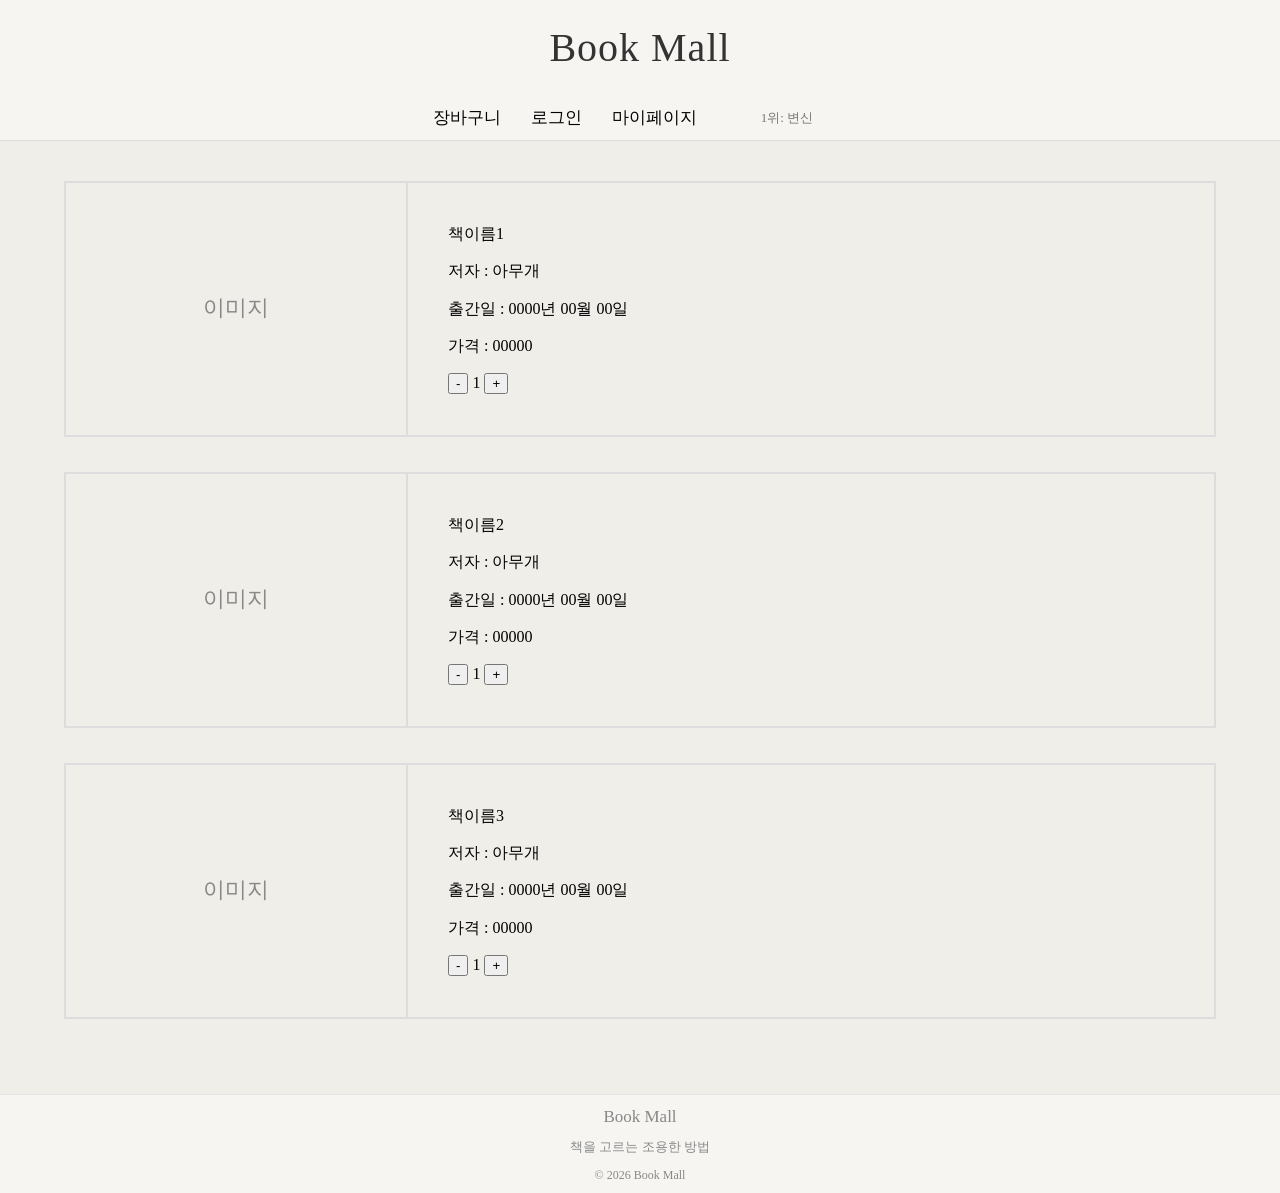
==== html/basket.html @ 3cdc2c8a "WIP: basket 작업 중" ====
<!doctype html>
<html lang="ko">
  <head>
    <meta charset="UTF-8" />
    <meta name="viewport" content="width=device-width, initial-scale=1.0" />
    <title>장바구니</title>
    <link rel="stylesheet" href="../css/common.css" />
    <link rel="stylesheet" href="../css/basket.css" />
    <script src="../js/basket.js" defer></script>
  </head>
  <body>
    <header>
      <a href="index.html">
        <h1 class="logo">Book Mall</h1>
      </a>
    </header>
    <nav>
      <ul>
        <li><a href="../html/basket.html">장바구니</a></li>
        <li><a href="#">로그인</a></li>
        <li><a href="#">마이페이지</a></li>
        <li id="bookRank">1위: 데미안</li>
      </ul>
    </nav>
    <main class="basket-container">
      <section class="basket-item">
        <div class="book-image">이미지</div>

        <div class="book-info">
          <p>책이름1</p>
          <p>저자 : 아무개</p>
          <p>출간일 : 0000년 00월 00일</p>
          <p>가격 : 00000</p>
          <div class="quantity-box">
            <button class="minus-btn">-</button>

            <span class="quantity">1</span>

            <button class="plus-btn">+</button>
          </div>
        </div>
      </section>

      <section class="basket-item">
        <div class="book-image">이미지</div>

        <div class="book-info">
          <p>책이름2</p>
          <p>저자 : 아무개</p>
          <p>출간일 : 0000년 00월 00일</p>
          <p>가격 : 00000</p>
          <div class="quantity-box">
            <button class="minus-btn">-</button>

            <span class="quantity">1</span>

            <button class="plus-btn">+</button>
          </div>
        </div>
      </section>

      <section class="basket-item">
        <div class="book-image">이미지</div>

        <div class="book-info">
          <p>책이름3</p>
          <p>저자 : 아무개</p>
          <p>출간일 : 0000년 00월 00일</p>
          <p>가격 : 00000</p>
          <div class="quantity-box">
            <button class="minus-btn">-</button>

            <span class="quantity">1</span>

            <button class="plus-btn">+</button>
          </div>
        </div>
      </section>
    </main>
    <footer>
      <p class="footer-logo">Book Mall</p>
      <p class="footer-desc">책을 고르는 조용한 방법</p>
      <p class="footer-copyright">© 2026 Book Mall</p>
    </footer>
  </body>
  <script src="../js/common.js"></script>
</html>
---- css/common.css ----
/* reset.css */
html,
body,
div,
span,
applet,
object,
iframe,
h1,
h2,
h3,
h4,
h5,
h6,
p,
blockquote,
pre,
a,
abbr,
acronym,
address,
big,
cite,
code,
del,
dfn,
em,
img,
ins,
kbd,
q,
s,
samp,
small,
strike,
strong,
sub,
sup,
tt,
var,
b,
u,
i,
center,
dl,
dt,
dd,
ol,
ul,
li,
fieldset,
form,
label,
legend,
table,
caption,
tbody,
tfoot,
thead,
tr,
th,
td,
article,
aside,
canvas,
details,
embed,
figure,
figcaption,
footer,
header,
hgroup,
menu,
nav,
output,
ruby,
section,
summary,
time,
mark,
audio,
video {
  margin: 0;
  padding: 0;
  border: 0;
  font-size: 100%;
  font: inherit;
  vertical-align: baseline;
}
/* HTML5 display-role reset for older browsers */
article,
aside,
details,
figcaption,
figure,
footer,
header,
hgroup,
menu,
nav,
section {
  display: block;
}
body {
  line-height: 1;
}
ol,
ul {
  list-style: none;
}
blockquote,
q {
  quotes: none;
}
blockquote:before,
blockquote:after,
q:before,
q:after {
  content: '';
  content: none;
}
table {
  border-collapse: collapse;
  border-spacing: 0;
}

body {
  background: #efeee9;
  font-family: 'Georgia', serif;
  margin: 0;
  min-height: 100vh;
  display: flex;
  flex-direction: column;
  line-height: 1.4;
}

header {
  text-align: center;
  padding: 20px 0;
  background: #f6f5f2;
  box-shadow: 0 1px 4px rgba(0, 0, 0, 0.03);
  letter-spacing: 1px;
}

main {
  flex: 1;
}

a {
  text-decoration: none;
  color: black;
}

.logo {
  font-size: 40px;
  font-weight: 500;
  letter-spacing: 1px;
  color: #333;
}

nav {
  background: #f6f5f2;
  padding: 10px 0;
  border-bottom: 1px solid #ddd;
}

nav ul {
  display: flex;
  justify-content: center;
  gap: 30px;
  align-items: center;
}

#bookRank {
  min-width: 120px;
  text-align: center;
  white-space: nowrap;
  font-size: 13px;
  color: #777;
}

nav a {
  font-size: 17px;
}

nav a:hover {
  color: #111;
  transition: 0.2s;
}

footer {
  display: flex;
  justify-content: center;
  align-items: center;
  flex-direction: column;
  gap: 10px;
  background: #f6f5f2;
  border-top: 1px solid #e5e5e5;
  padding: 10px 0;
  color: rgb(136, 136, 136);
}

.footer-logo {
  font-size: 17px;
}

.footer-desc {
  font-size: 13px;
}

.footer-copyright {
  font-size: 12px;
}
---- css/basket.css ----
/* main 영역 */

.basket-container {
  width: 90%;
  max-width: 1200px;
  margin: 40px auto;
}

.basket-item {
  display: flex;

  min-height: 220px;

  border: 2px solid #ddd;

  margin-bottom: 35px;
}

.book-image {
  width: 340px;

  border-right: 2px solid #ddd;

  display: flex;
  justify-content: center;
  align-items: center;

  font-size: 22px;
  color: #888;
}

.book-info {
  flex: 1;

  display: flex;
  flex-direction: column;

  padding: 40px;
  gap: 15px;
}
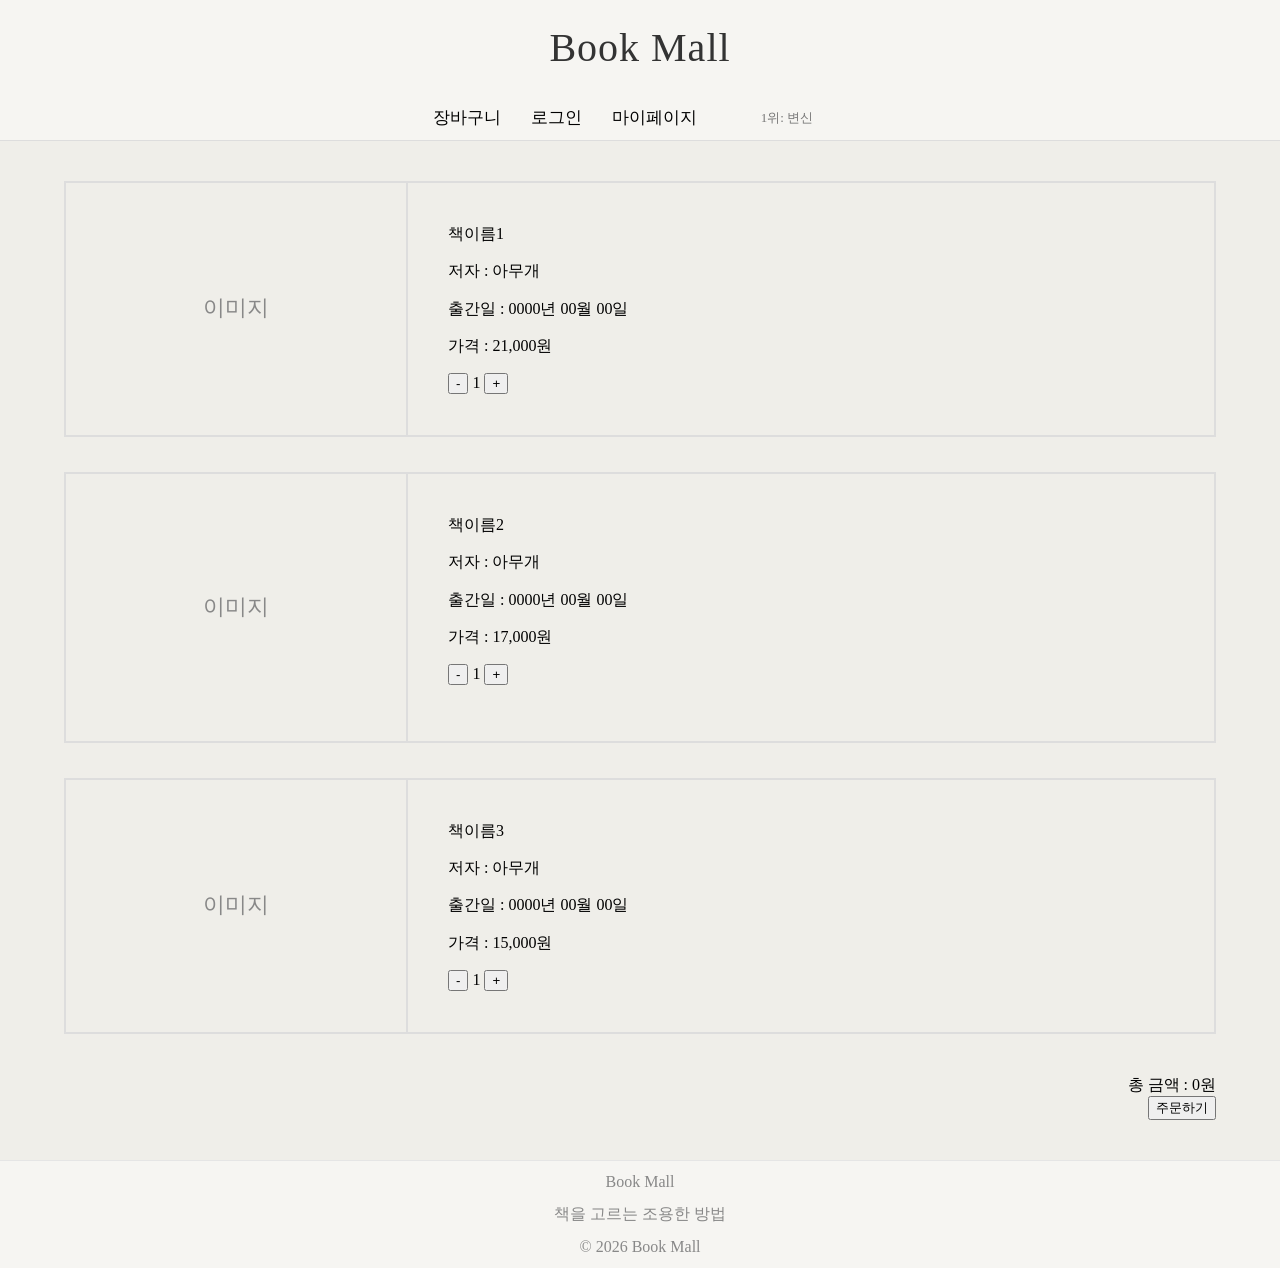
==== commit 054a9c45: "WIP: basket 작업 중" ====
--- a/html/basket.html
+++ b/html/basket.html
@@ -23,58 +23,67 @@
       </ul>
     </nav>
     <main class="basket-container">
-      <section class="basket-item">
-        <div class="book-image">이미지</div>
+      <!-- 상품 정렬 -->
+      <section class="basket-list">
+        <section class="basket-item">
+          <div class="book-image">이미지</div>
 
-        <div class="book-info">
-          <p>책이름1</p>
-          <p>저자 : 아무개</p>
-          <p>출간일 : 0000년 00월 00일</p>
-          <p>가격 : 00000</p>
-          <div class="quantity-box">
-            <button class="minus-btn">-</button>
+          <div class="book-info">
+            <p>책이름1</p>
+            <p>저자 : 아무개</p>
+            <p>출간일 : 0000년 00월 00일</p>
+            <p class="price" date-price="21000">가격 : 21,000원</p>
+            <div class="quantity-box">
+              <button class="minus-btn">-</button>
 
-            <span class="quantity">1</span>
+              <span class="quantity">1</span>
 
-            <button class="plus-btn">+</button>
+              <button class="plus-btn">+</button>
+            </div>
           </div>
-        </div>
-      </section>
+        </section>
 
-      <section class="basket-item">
-        <div class="book-image">이미지</div>
+        <section class="basket-item">
+          <div class="book-image">이미지</div>
 
-        <div class="book-info">
-          <p>책이름2</p>
-          <p>저자 : 아무개</p>
-          <p>출간일 : 0000년 00월 00일</p>
-          <p>가격 : 00000</p>
-          <div class="quantity-box">
-            <button class="minus-btn">-</button>
+          <div class="book-info">
+            <p>책이름2</p>
+            <p>저자 : 아무개</p>
+            <p>출간일 : 0000년 00월 00일</p>
+            <p class="price" date-price="17000">가격 : 17,000원</p>
+            <div class="quantity-box">
+              <button class="minus-btn">-</button>
 
-            <span class="quantity">1</span>
+              <span class="quantity">1</span>
 
-            <button class="plus-btn">+</button>
+              <button class="plus-btn">+</button>
+            </div>
+            <p id="bookCount"></p>
           </div>
-        </div>
-      </section>
+        </section>
 
-      <section class="basket-item">
-        <div class="book-image">이미지</div>
+        <section class="basket-item">
+          <div class="book-image">이미지</div>
 
-        <div class="book-info">
-          <p>책이름3</p>
-          <p>저자 : 아무개</p>
-          <p>출간일 : 0000년 00월 00일</p>
-          <p>가격 : 00000</p>
-          <div class="quantity-box">
-            <button class="minus-btn">-</button>
+          <div class="book-info">
+            <p>책이름3</p>
+            <p>저자 : 아무개</p>
+            <p>출간일 : 0000년 00월 00일</p>
+            <p class="price" date-price="15000">가격 : 15,000원</p>
+            <div class="quantity-box">
+              <button class="minus-btn">-</button>
 
-            <span class="quantity">1</span>
+              <span class="quantity">1</span>
 
-            <button class="plus-btn">+</button>
+              <button class="plus-btn">+</button>
+            </div>
           </div>
-        </div>
+        </section>
+        <!-- 금액 section -->
+        <section class="basket-summary">
+          <p>총 금액 : <span id="total-price">0원</span></p>
+          <button type="button" id="">주문하기</button>
+        </section>
       </section>
     </main>
     <footer>
--- a/css/common.css
+++ b/css/common.css
@@ -171,6 +171,12 @@
   align-items: center;
 }
 
+.nav-qna {
+  position: relative;
+  bottom: 2px;
+  left: 7px;
+}
+
 #bookRank {
   min-width: 120px;
   text-align: center;
@@ -199,15 +205,3 @@
   padding: 10px 0;
   color: rgb(136, 136, 136);
 }
-
-.footer-logo {
-  font-size: 17px;
-}
-
-.footer-desc {
-  font-size: 13px;
-}
-
-.footer-copyright {
-  font-size: 12px;
-}
--- a/css/basket.css
+++ b/css/basket.css
@@ -1,11 +1,11 @@
 /* main 영역 */
-
 .basket-container {
   width: 90%;
   max-width: 1200px;
   margin: 40px auto;
 }
 
+/* 상품 정렬 */
 .basket-item {
   display: flex;
 
@@ -16,6 +16,7 @@
   margin-bottom: 35px;
 }
 
+/* 이미지 */
 .book-image {
   width: 340px;
 
@@ -29,6 +30,7 @@
   color: #888;
 }
 
+/* 상품 정보 */
 .book-info {
   flex: 1;
 
@@ -38,3 +40,9 @@
   padding: 40px;
   gap: 15px;
 }
+
+/* 금액 */
+.basket-summary {
+  margin-top: 40px;
+  text-align: right;
+}
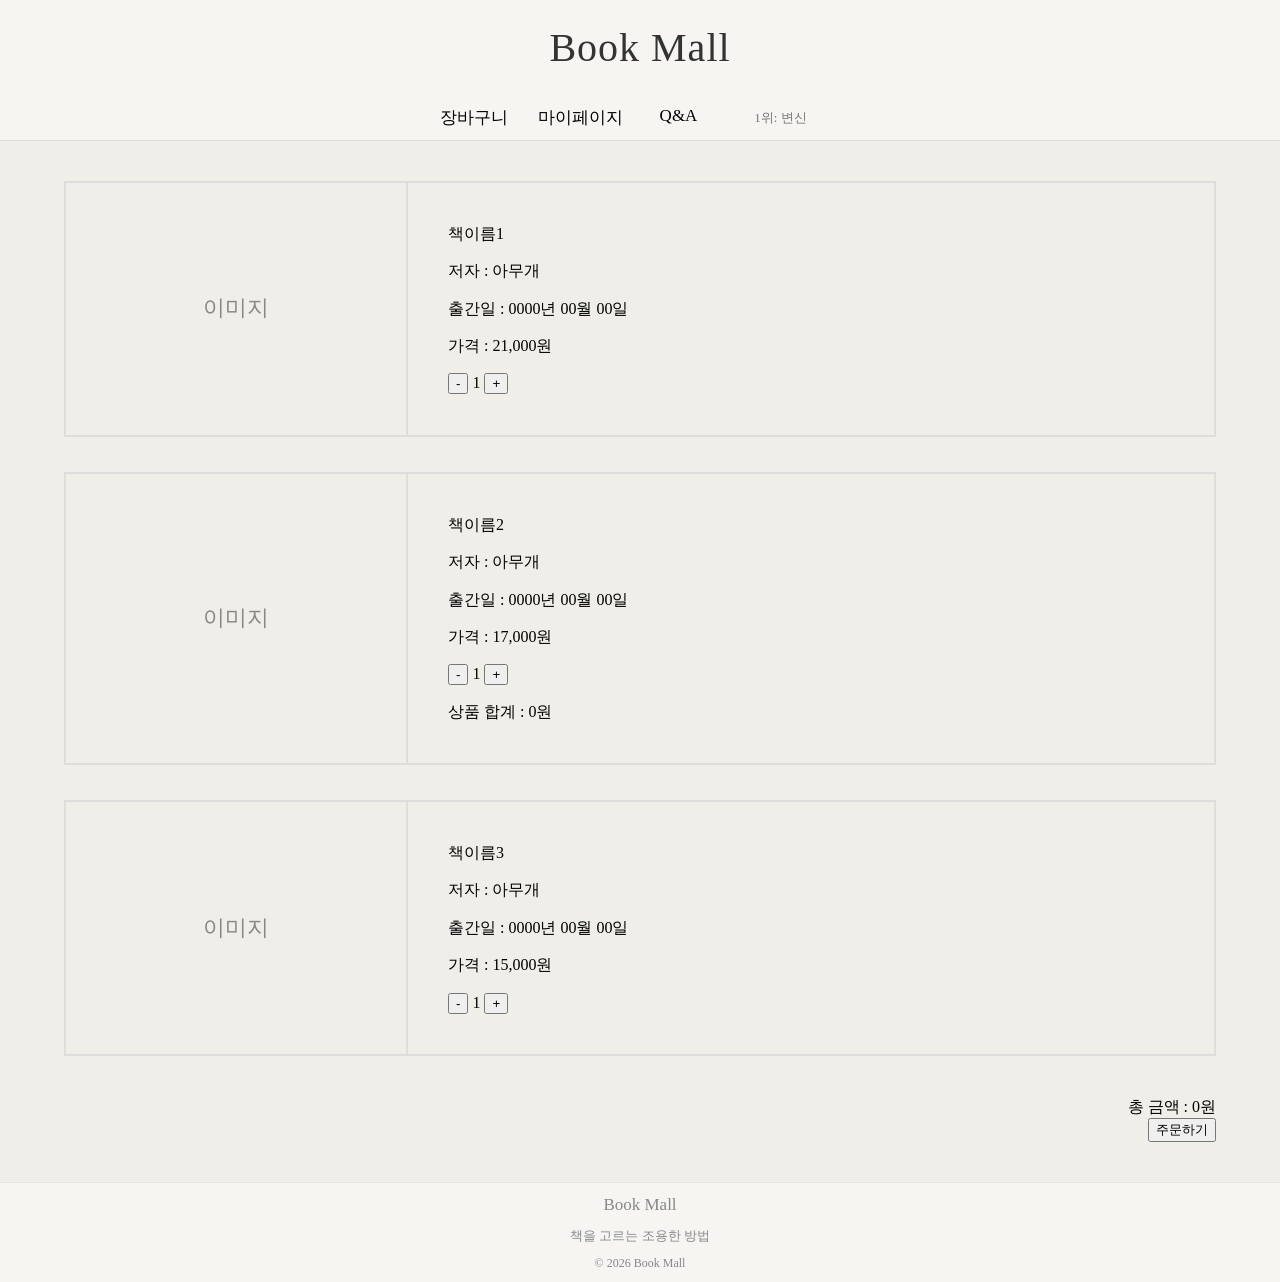
==== commit 58472f46: "WIP: basket 작업 중" ====
--- a/html/basket.html
+++ b/html/basket.html
@@ -17,8 +17,8 @@
     <nav>
       <ul>
         <li><a href="../html/basket.html">장바구니</a></li>
-        <li><a href="#">로그인</a></li>
         <li><a href="#">마이페이지</a></li>
+        <li><a class="nav-qna" href="./qna.html">Q&A</a></li>
         <li id="bookRank">1위: 데미안</li>
       </ul>
     </nav>
@@ -58,7 +58,7 @@
 
               <button class="plus-btn">+</button>
             </div>
-            <p id="bookCount"></p>
+            <p id="bookCountPrice" countPrice="0">상품 합계 : 0원</p>
           </div>
         </section>
 
@@ -81,7 +81,7 @@
         </section>
         <!-- 금액 section -->
         <section class="basket-summary">
-          <p>총 금액 : <span id="total-price">0원</span></p>
+          <p>총 금액 : <span id="total-price">0</span>원</p>
           <button type="button" id="">주문하기</button>
         </section>
       </section>
--- a/css/common.css
+++ b/css/common.css
@@ -205,3 +205,15 @@
   padding: 10px 0;
   color: rgb(136, 136, 136);
 }
+
+.footer-logo {
+  font-size: 17px;
+}
+
+.footer-desc {
+  font-size: 13px;
+}
+
+.footer-copyright {
+  font-size: 12px;
+}
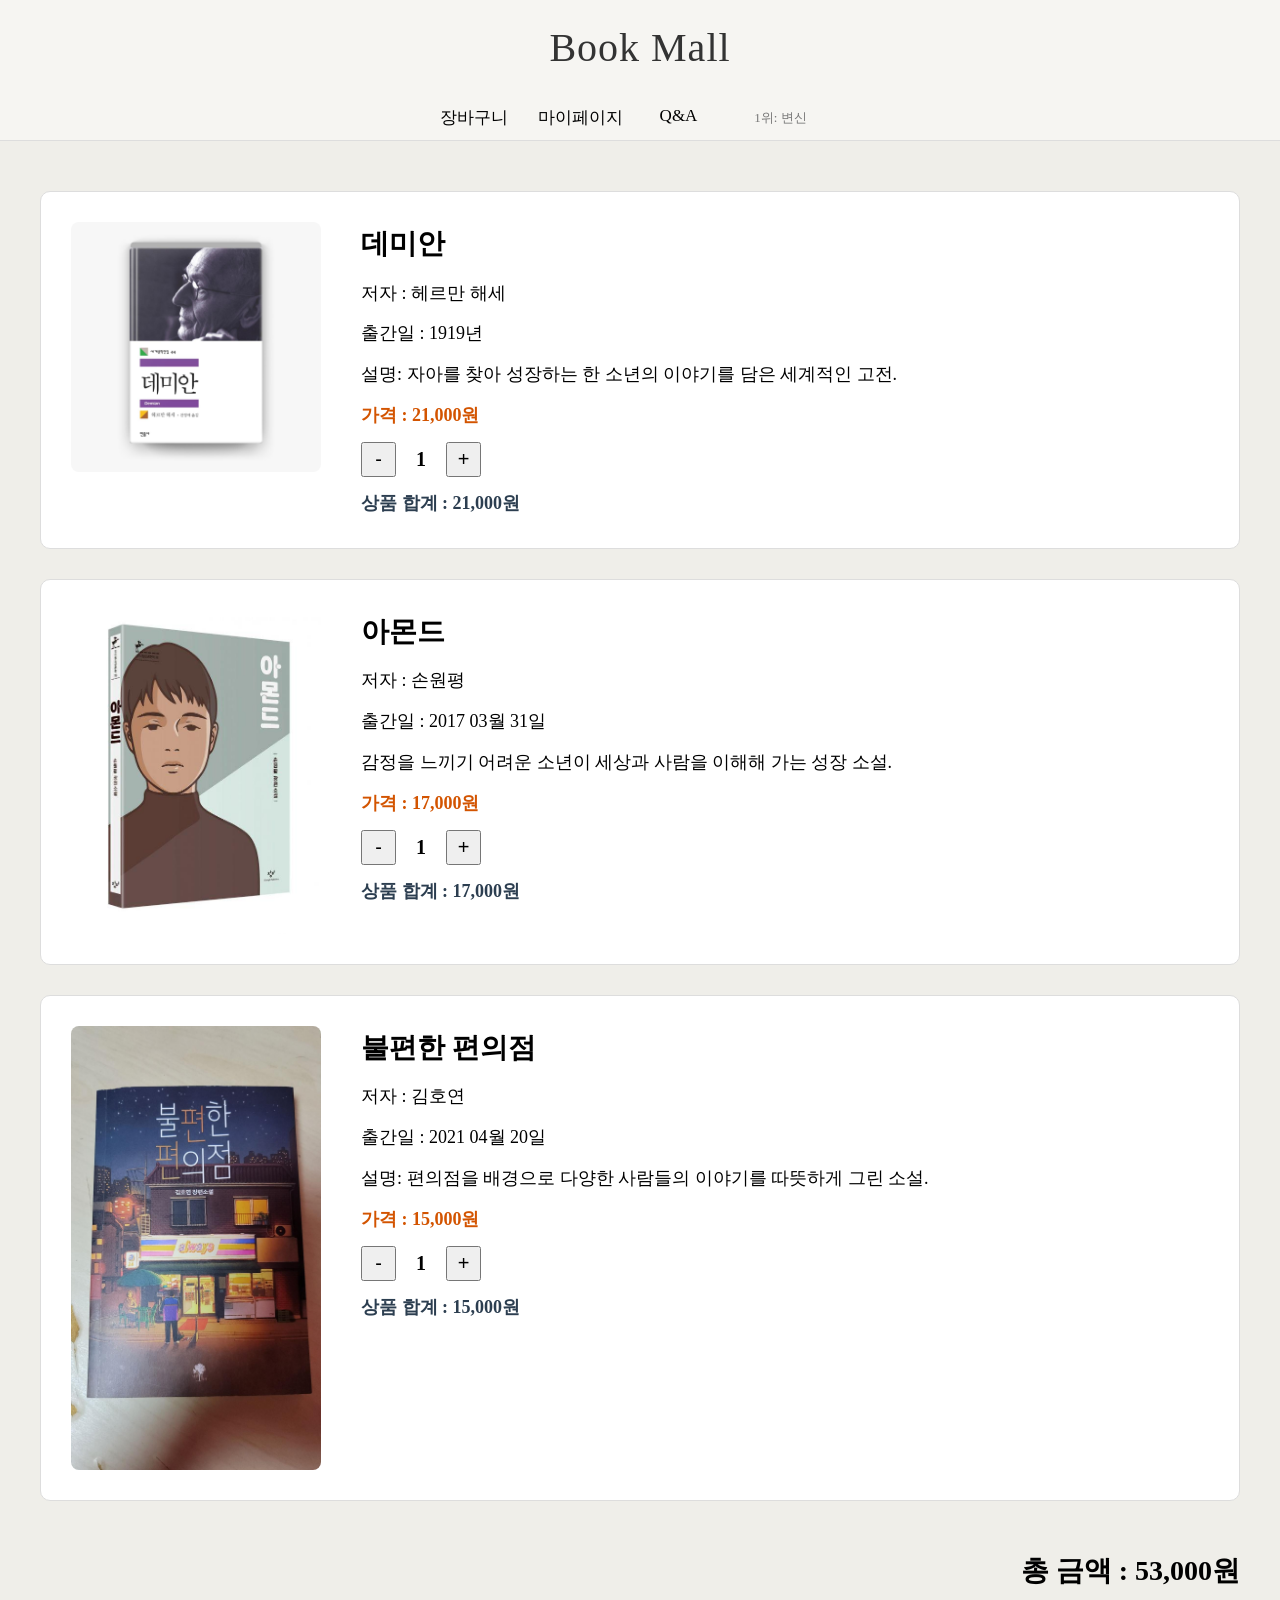
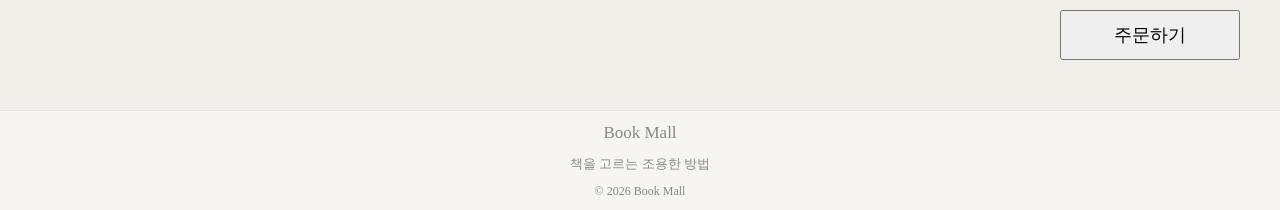
==== commit d3ed0eab: "장바구니 화면" ====
--- a/html/basket.html
+++ b/html/basket.html
@@ -23,16 +23,24 @@
       </ul>
     </nav>
     <main class="basket-container">
-      <!-- 상품 정렬 -->
+      <!-- 상품 목록 -->
       <section class="basket-list">
+        <!-- 상품 1 -->
         <section class="basket-item">
-          <div class="book-image">이미지</div>
+          <div class="book-image">
+            <img src="../img/demian.jpg" alt="데미안" />
+          </div>
 
           <div class="book-info">
-            <p>책이름1</p>
-            <p>저자 : 아무개</p>
-            <p>출간일 : 0000년 00월 00일</p>
-            <p class="price" date-price="21000">가격 : 21,000원</p>
+            <p>데미안</p>
+            <p>저자 : 헤르만 해세</p>
+            <p>출간일 : 1919년</p>
+            <p>
+              설명: 자아를 찾아 성장하는 한 소년의 이야기를 담은 세계적인 고전.
+            </p>
+
+            <p class="price" data-price="21000">가격 : 21,000원</p>
+
             <div class="quantity-box">
               <button class="minus-btn">-</button>
 
@@ -40,17 +48,27 @@
 
               <button class="plus-btn">+</button>
             </div>
+
+            <p class="book-count-price">상품 합계 : 21,000원</p>
           </div>
         </section>
 
+        <!-- 상품 2 -->
         <section class="basket-item">
-          <div class="book-image">이미지</div>
+          <div class="book-image">
+            <img src="../img/almond.jpg" alt="아몬드" />
+          </div>
 
           <div class="book-info">
-            <p>책이름2</p>
-            <p>저자 : 아무개</p>
-            <p>출간일 : 0000년 00월 00일</p>
-            <p class="price" date-price="17000">가격 : 17,000원</p>
+            <p>아몬드</p>
+            <p>저자 : 손원평</p>
+            <p>출간일 : 2017 03월 31일</p>
+            <p>
+              감정을 느끼기 어려운 소년이 세상과 사람을 이해해 가는 성장 소설.
+            </p>
+
+            <p class="price" data-price="17000">가격 : 17,000원</p>
+
             <div class="quantity-box">
               <button class="minus-btn">-</button>
 
@@ -58,18 +76,28 @@
 
               <button class="plus-btn">+</button>
             </div>
-            <p id="bookCountPrice" countPrice="0">상품 합계 : 0원</p>
+
+            <p class="book-count-price">상품 합계 : 17,000원</p>
           </div>
         </section>
 
+        <!-- 상품 3 -->
         <section class="basket-item">
-          <div class="book-image">이미지</div>
+          <div class="book-image">
+            <img src="../img/convenience.jpg" alt="불편한 편의점" />
+          </div>
 
           <div class="book-info">
-            <p>책이름3</p>
-            <p>저자 : 아무개</p>
-            <p>출간일 : 0000년 00월 00일</p>
-            <p class="price" date-price="15000">가격 : 15,000원</p>
+            <p>불편한 편의점</p>
+            <p>저자 : 김호연</p>
+            <p>출간일 : 2021 04월 20일</p>
+            <p>
+              설명: 편의점을 배경으로 다양한 사람들의 이야기를 따뜻하게 그린
+              소설.
+            </p>
+
+            <p class="price" data-price="15000">가격 : 15,000원</p>
+
             <div class="quantity-box">
               <button class="minus-btn">-</button>
 
@@ -77,12 +105,16 @@
 
               <button class="plus-btn">+</button>
             </div>
+
+            <p class="book-count-price">상품 합계 : 15,000원</p>
           </div>
         </section>
-        <!-- 금액 section -->
+
+        <!-- 총 금액 -->
         <section class="basket-summary">
-          <p>총 금액 : <span id="total-price">0</span>원</p>
-          <button type="button" id="">주문하기</button>
+          <p>총 금액 : <span id="total-price">53,000</span>원</p>
+
+          <button type="button">주문하기</button>
         </section>
       </section>
     </main>
--- a/css/basket.css
+++ b/css/basket.css
@@ -1,48 +1,108 @@
-/* main 영역 */
+/* 장바구니 전체 */
 .basket-container {
-  width: 90%;
-  max-width: 1200px;
-  margin: 40px auto;
+  width: 1200px;
+  margin: 50px auto;
 }
 
-/* 상품 정렬 */
+/* 상품 하나 */
 .basket-item {
   display: flex;
+  align-items: flex-start;
+  gap: 40px;
 
-  min-height: 220px;
+  padding: 30px;
+  margin-bottom: 30px;
 
-  border: 2px solid #ddd;
-
-  margin-bottom: 35px;
+  border: 1px solid #ddd;
+  border-radius: 10px;
+  background: #fff;
 }
 
-/* 이미지 */
+/* 이미지 영역 */
 .book-image {
-  width: 340px;
-
-  border-right: 2px solid #ddd;
-
-  display: flex;
-  justify-content: center;
-  align-items: center;
-
-  font-size: 22px;
-  color: #888;
+  width: 250px;
+  flex-shrink: 0;
 }
 
-/* 상품 정보 */
+.book-image img {
+  width: 100%;
+  height: auto;
+  display: block;
+  border-radius: 8px;
+}
+
+/* 상세정보 */
 .book-info {
   flex: 1;
 
   display: flex;
   flex-direction: column;
-
-  padding: 40px;
-  gap: 15px;
+  gap: 12px;
 }
 
-/* 금액 */
+.book-info p {
+  margin: 0;
+  font-size: 18px;
+  line-height: 1.6;
+}
+
+/* 책 제목 */
+.book-info p:first-child {
+  font-size: 28px;
+  font-weight: bold;
+}
+
+/* 가격 */
+.price {
+  font-size: 22px;
+  font-weight: bold;
+  color: #d35400;
+}
+
+/* 수량 */
+.quantity-box {
+  display: flex;
+  align-items: center;
+  gap: 10px;
+}
+
+.quantity-box button {
+  width: 35px;
+  height: 35px;
+
+  font-size: 20px;
+  cursor: pointer;
+}
+
+.quantity {
+  width: 30px;
+  text-align: center;
+  font-size: 20px;
+  font-weight: bold;
+}
+
+/* 상품 합계 */
+.book-count-price {
+  font-size: 22px;
+  font-weight: bold;
+  color: #2c3e50;
+}
+
+/* 총 금액 */
 .basket-summary {
-  margin-top: 40px;
+  margin-top: 50px;
   text-align: right;
+
+  font-size: 28px;
+  font-weight: bold;
 }
+
+.basket-summary button {
+  margin-top: 20px;
+
+  width: 180px;
+  height: 50px;
+
+  font-size: 18px;
+  cursor: pointer;
+}
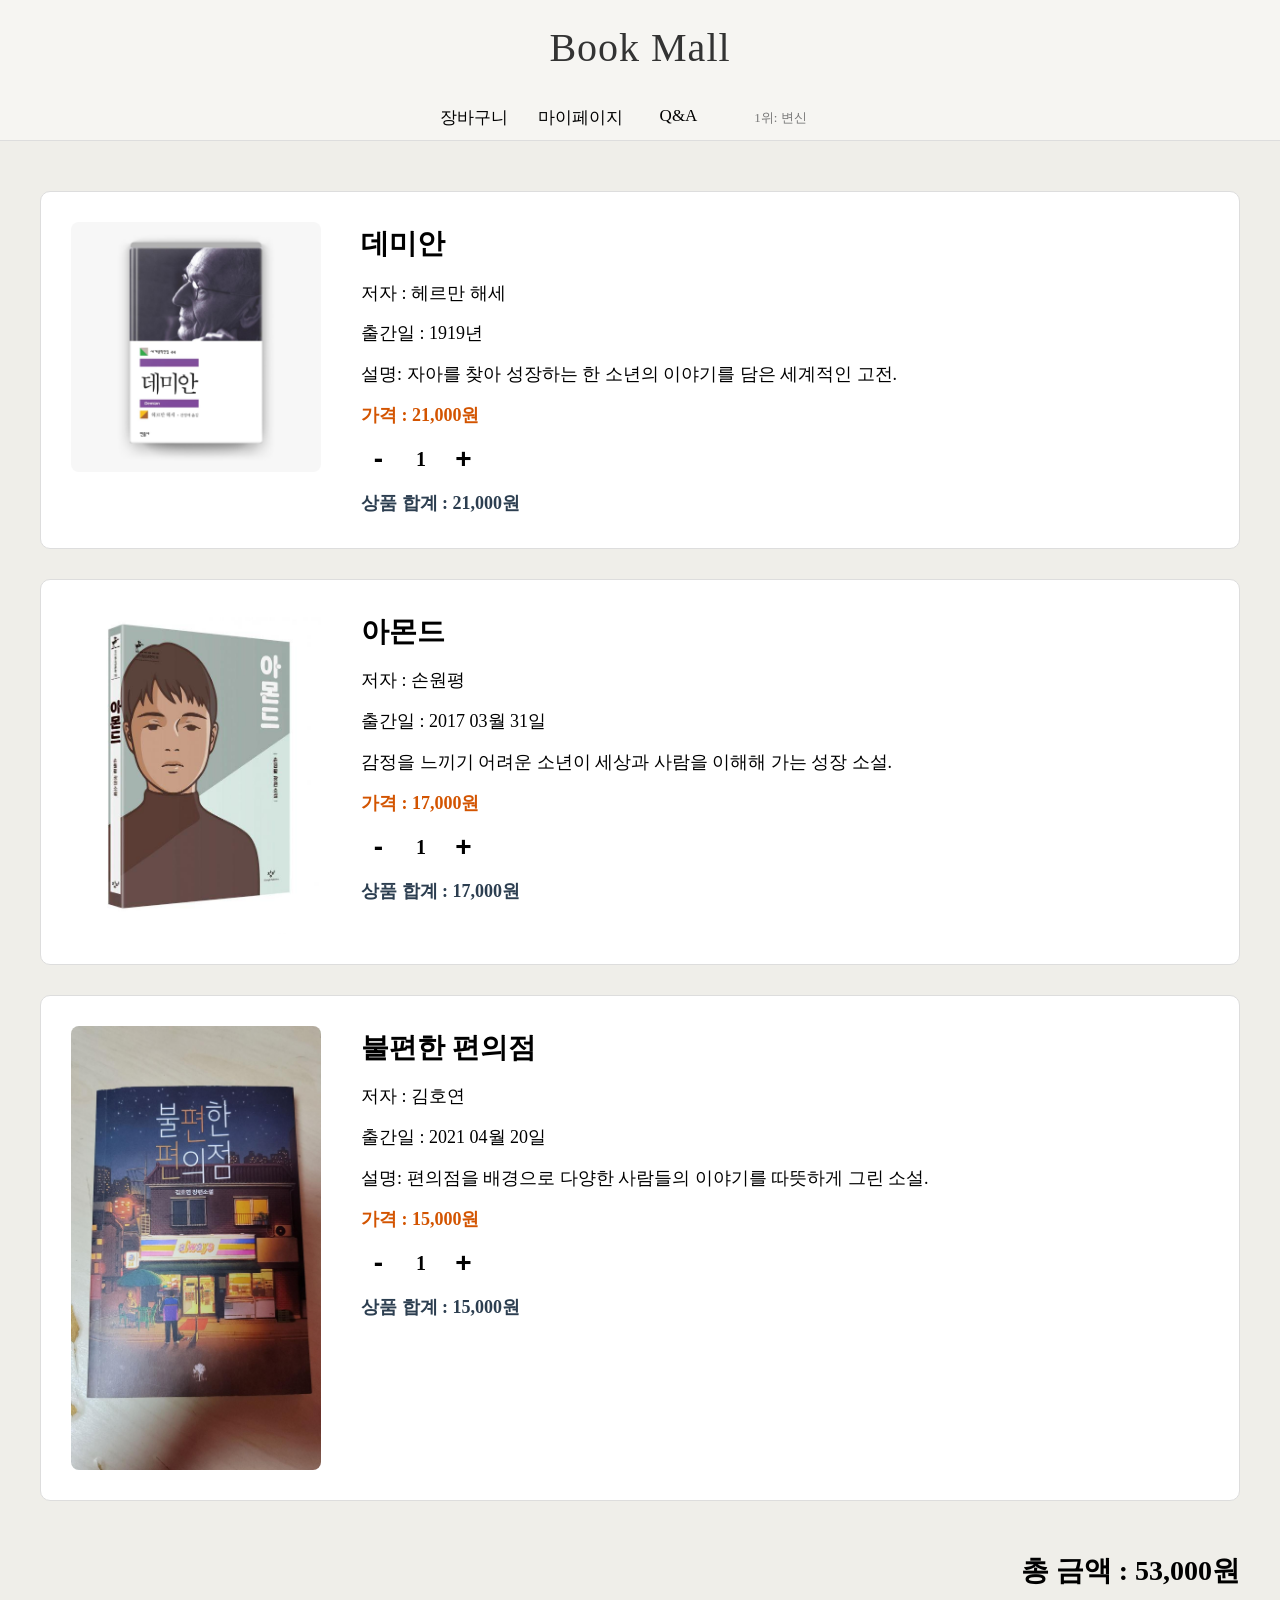
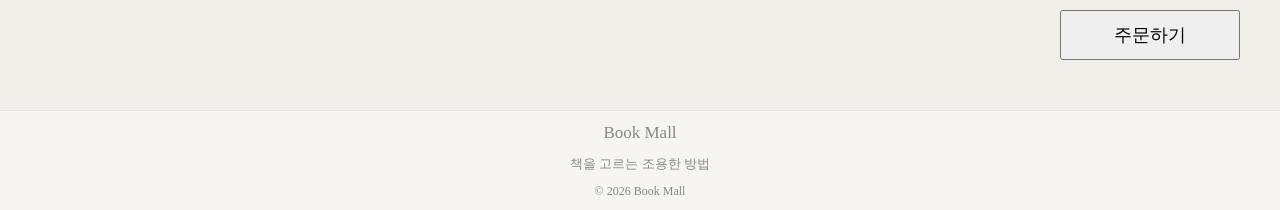
==== commit 3fe24a7c: "myPage 작업중" ====
--- a/html/basket.html
+++ b/html/basket.html
@@ -17,7 +17,7 @@
     <nav>
       <ul>
         <li><a href="../html/basket.html">장바구니</a></li>
-        <li><a href="#">마이페이지</a></li>
+        <li><a href="../html/myPage.html">마이페이지</a></li>
         <li><a class="nav-qna" href="./qna.html">Q&A</a></li>
         <li id="bookRank">1위: 데미안</li>
       </ul>
--- a/css/basket.css
+++ b/css/basket.css
@@ -106,3 +106,14 @@
   font-size: 18px;
   cursor: pointer;
 }
+
+.quantity-box button {
+  border: none;
+  background: none;
+  cursor: pointer;
+
+  font-size: 28px;
+  font-weight: bold;
+
+  padding: 0 8px;
+}
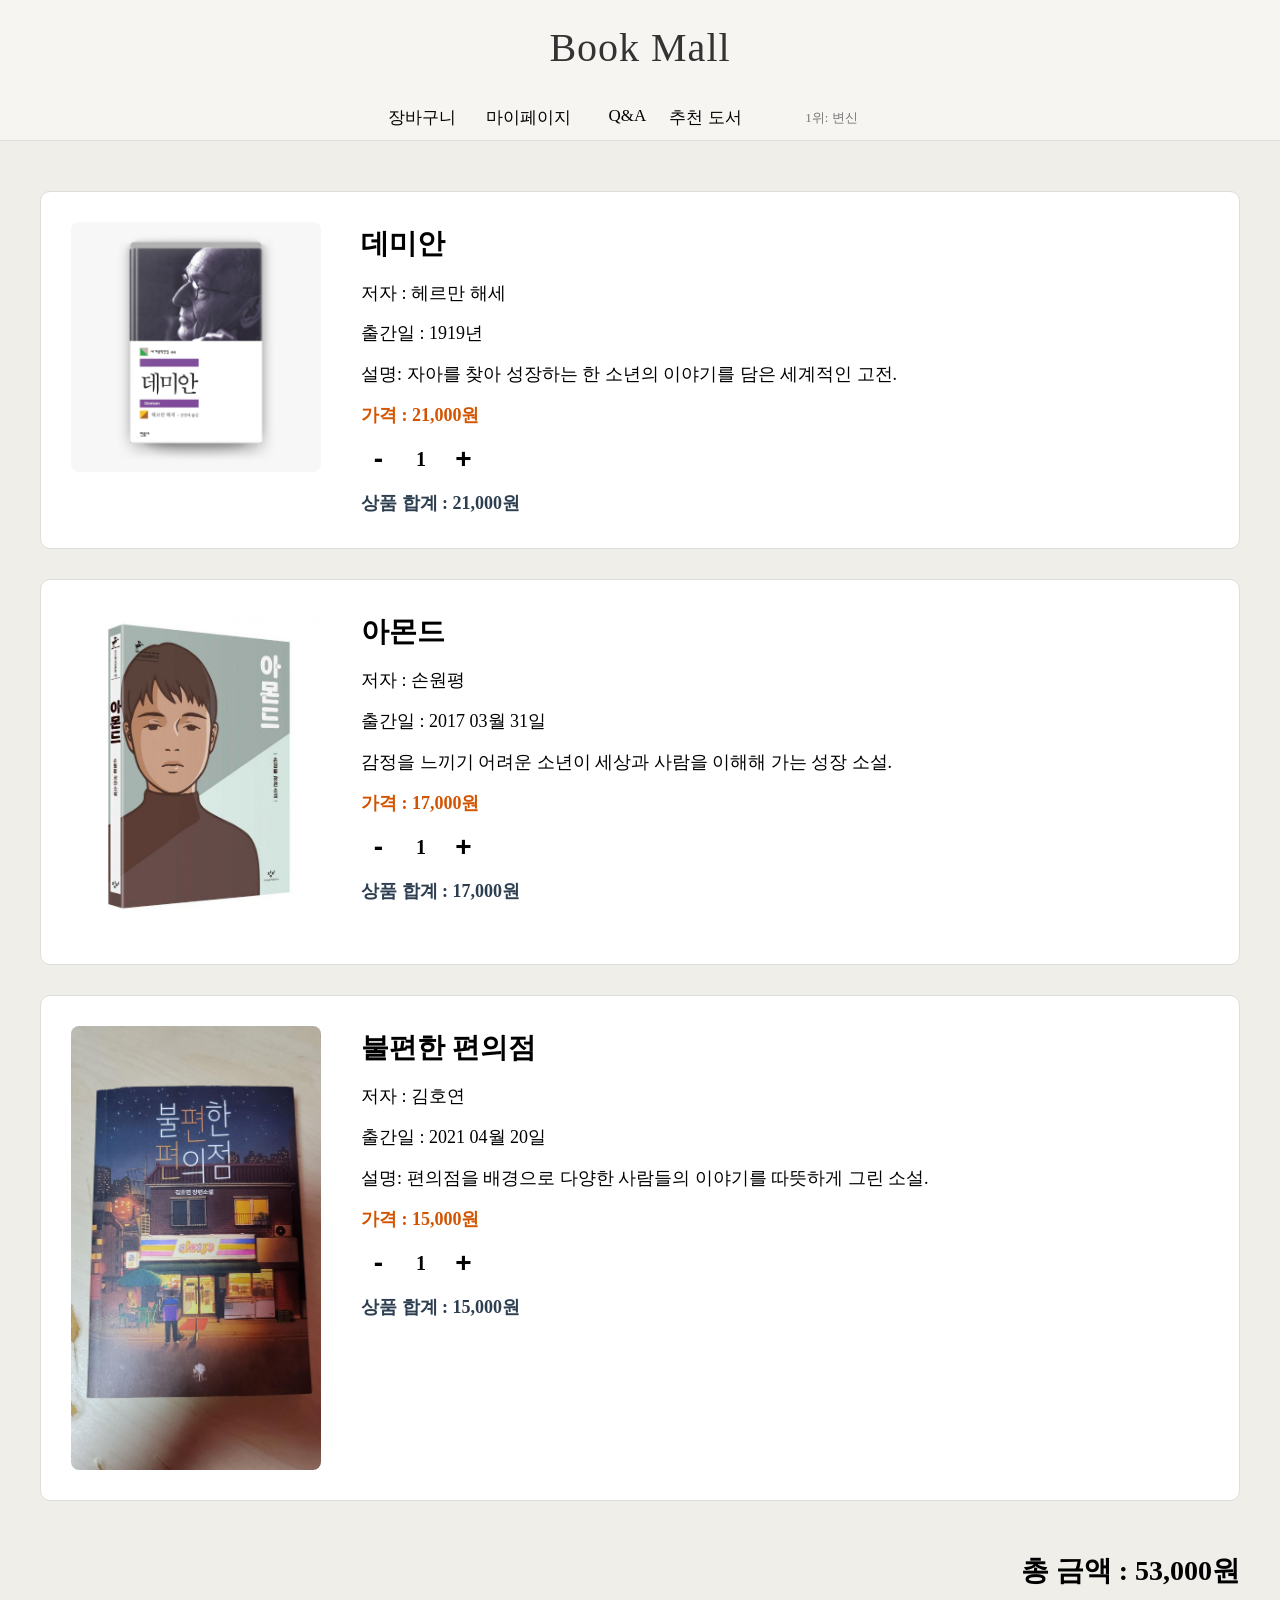
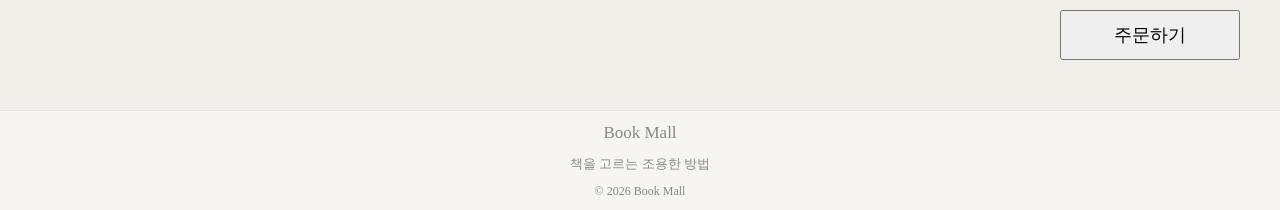
==== commit 2fbe82fb: "nav 항목 하나 추가 및 monthbook 수정" ====
--- a/html/basket.html
+++ b/html/basket.html
@@ -19,6 +19,7 @@
         <li><a href="../html/basket.html">장바구니</a></li>
         <li><a href="../html/myPage.html">마이페이지</a></li>
         <li><a class="nav-qna" href="./qna.html">Q&A</a></li>
+        <li><a href="./monthbook.html">추천 도서</a></li>
         <li id="bookRank">1위: 데미안</li>
       </ul>
     </nav>
